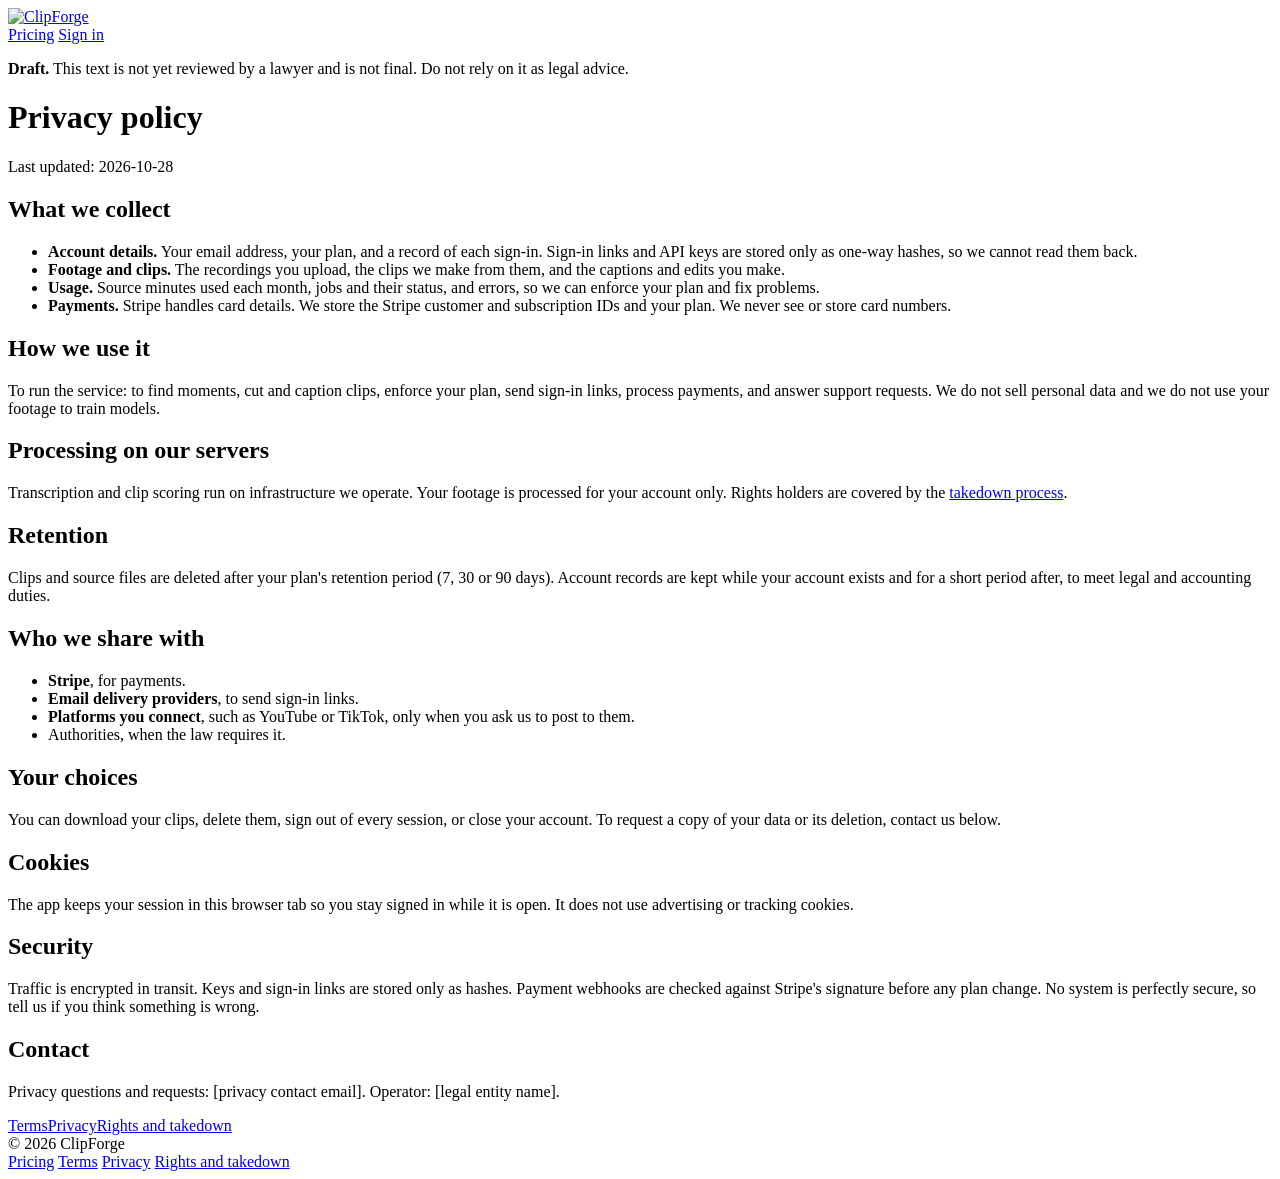
==== webapp/static/site/legal/privacy.html @ cca31ad9 "Add accounts, legal pages, publishing gate, retention and square tracking Accounts - Email sign-in: " ====
<!doctype html>
<html lang="en">
<head>
  <meta charset="utf-8">
  <meta name="viewport" content="width=device-width, initial-scale=1">
  <meta name="color-scheme" content="dark light">
  <title>Privacy policy · ClipForge</title>
  <link rel="icon" href="/static/favicon.svg" type="image/svg+xml">
  <link rel="stylesheet" href="https://fonts.googleapis.com/css2?family=Big+Shoulders+Display:wght@700;800&family=IBM+Plex+Sans:wght@400;500;600&display=swap">
  <link rel="stylesheet" href="/static/site/site.css">
  <script src="/static/site/site.js" defer></script>
</head>
<body>

<header class="nav">
  <div class="wrap nav-inner">
    <a class="brand" href="/" aria-label="ClipForge home"><img class="lockup lockup-dark" src="/static/brand/clipforge-horizontal-dark.svg" alt="ClipForge" height="24"><img class="lockup lockup-light" src="/static/brand/clipforge-horizontal-light.svg" alt="" height="24"></a>
    <nav class="nav-links" aria-label="Main">
      <a href="/pricing">Pricing</a>
      <a href="/app">Sign in</a>
    </nav>
  </div>
</header>

<main class="wrap legal">
  <p class="draft-note" role="note"><strong>Draft.</strong> This text is not yet reviewed by a lawyer and is not final. Do not rely on it as legal advice.</p>
  <h1>Privacy policy</h1>
  <p class="dust small">Last updated: 2026-10-28</p>

  <h2>What we collect</h2>
  <ul>
    <li><strong>Account details.</strong> Your email address, your plan, and a record of each sign-in. Sign-in links and API keys are stored only as one-way hashes, so we cannot read them back.</li>
    <li><strong>Footage and clips.</strong> The recordings you upload, the clips we make from them, and the captions and edits you make.</li>
    <li><strong>Usage.</strong> Source minutes used each month, jobs and their status, and errors, so we can enforce your plan and fix problems.</li>
    <li><strong>Payments.</strong> Stripe handles card details. We store the Stripe customer and subscription IDs and your plan. We never see or store card numbers.</li>
  </ul>

  <h2>How we use it</h2>
  <p>To run the service: to find moments, cut and caption clips, enforce your plan, send sign-in links, process payments, and answer support requests. We do not sell personal data and we do not use your footage to train models.</p>

  <h2>Processing on our servers</h2>
  <p>Transcription and clip scoring run on infrastructure we operate. Your footage is processed for your account only. Rights holders are covered by the <a href="/takedown">takedown process</a>.</p>

  <h2>Retention</h2>
  <p>Clips and source files are deleted after your plan's retention period (7, 30 or 90 days). Account records are kept while your account exists and for a short period after, to meet legal and accounting duties.</p>

  <h2>Who we share with</h2>
  <ul>
    <li><strong>Stripe</strong>, for payments.</li>
    <li><strong>Email delivery providers</strong>, to send sign-in links.</li>
    <li><strong>Platforms you connect</strong>, such as YouTube or TikTok, only when you ask us to post to them.</li>
    <li>Authorities, when the law requires it.</li>
  </ul>

  <h2>Your choices</h2>
  <p>You can download your clips, delete them, sign out of every session, or close your account. To request a copy of your data or its deletion, contact us below.</p>

  <h2>Cookies</h2>
  <p>The app keeps your session in this browser tab so you stay signed in while it is open. It does not use advertising or tracking cookies.</p>

  <h2>Security</h2>
  <p>Traffic is encrypted in transit. Keys and sign-in links are stored only as hashes. Payment webhooks are checked against Stripe's signature before any plan change. No system is perfectly secure, so tell us if you think something is wrong.</p>

  <h2>Contact</h2>
  <p>Privacy questions and requests: <span class="placeholder">[privacy contact email]</span>. Operator: <span class="placeholder">[legal entity name]</span>.</p>

  <nav class="legal-nav" aria-label="Legal pages">
    <a href="/terms">Terms</a><a href="/privacy">Privacy</a><a href="/takedown">Rights and takedown</a>
  </nav>
</main>

<footer class="footer">
  <div class="wrap footer-inner">
    <span>© <span data-year>2026</span> ClipForge</span>
    <nav aria-label="Footer">
      <a href="/pricing">Pricing</a>
      <a href="/terms">Terms</a>
      <a href="/privacy">Privacy</a>
      <a href="/takedown">Rights and takedown</a>
    </nav>
  </div>
</footer>

</body>
</html>
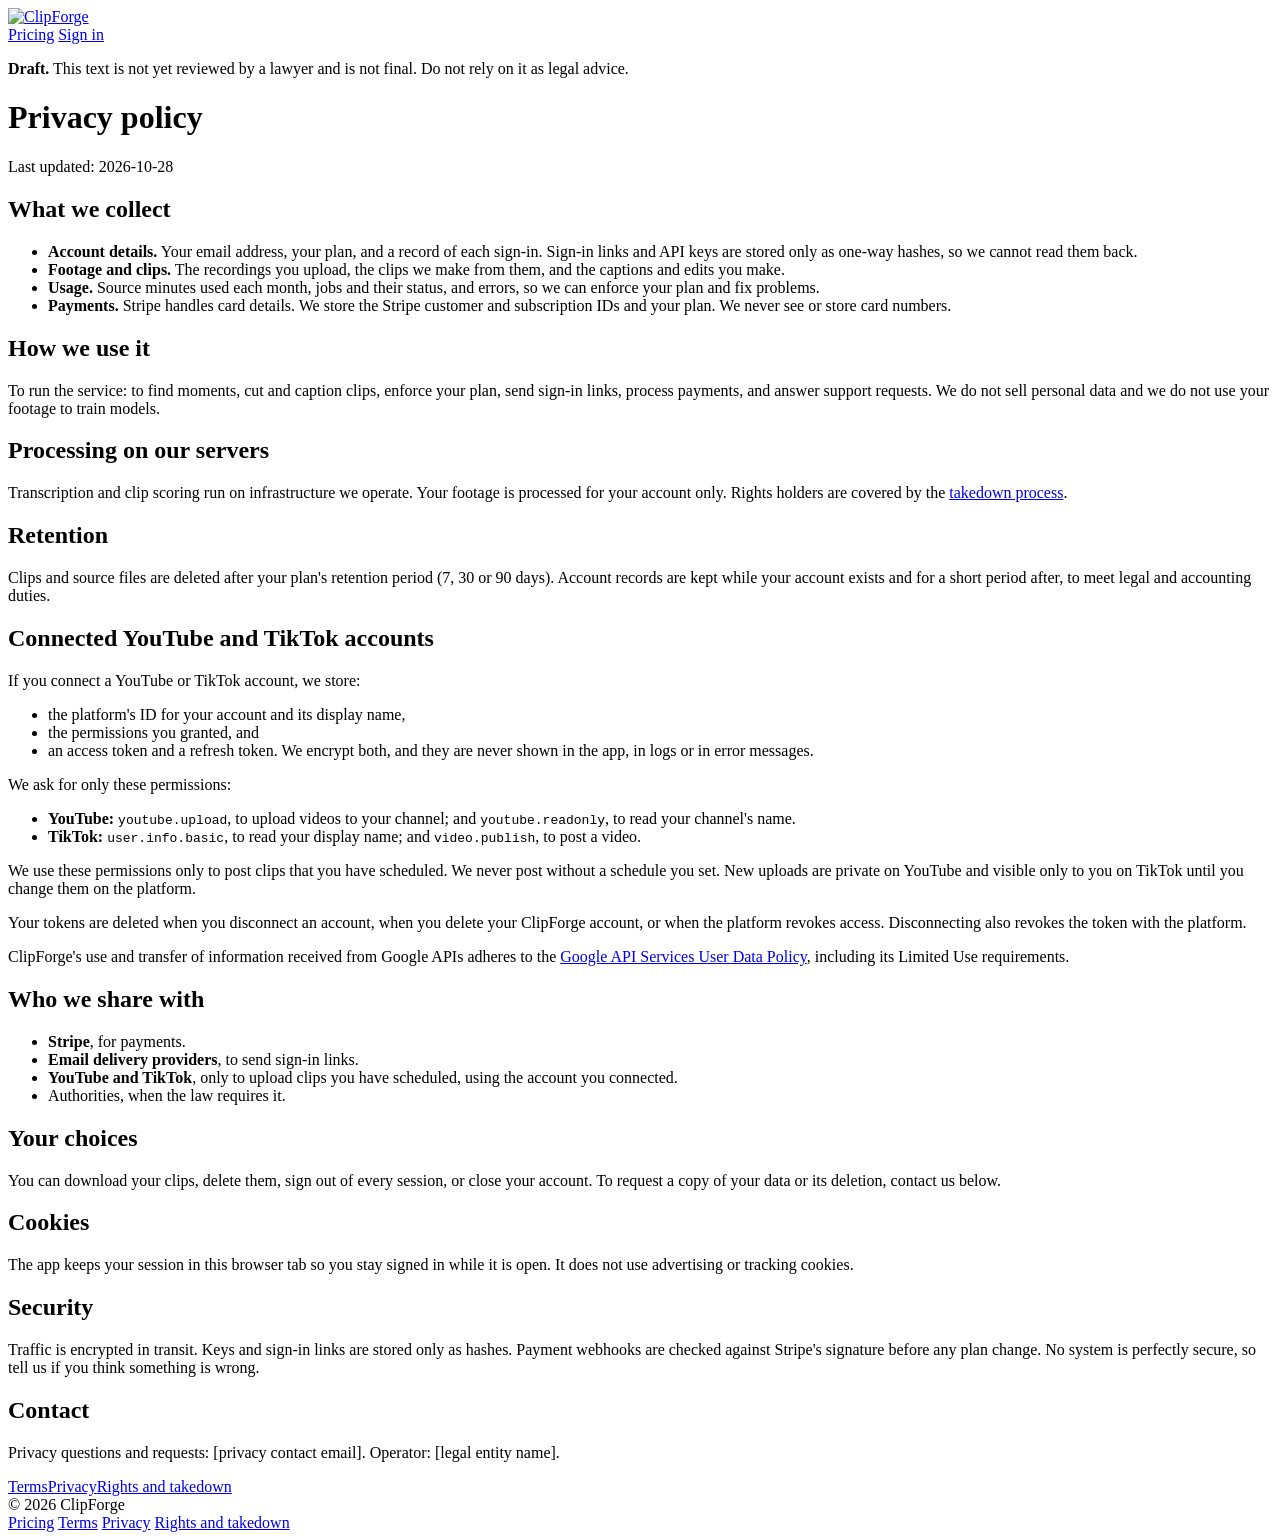
==== commit e08b88cf: "Connect YouTube and TikTok accounts; upload scheduled clips Connecting - Separate OAuth apps per pla" ====
--- a/webapp/static/site/legal/privacy.html
+++ b/webapp/static/site/legal/privacy.html
@@ -44,11 +44,27 @@
   <h2>Retention</h2>
   <p>Clips and source files are deleted after your plan's retention period (7, 30 or 90 days). Account records are kept while your account exists and for a short period after, to meet legal and accounting duties.</p>
 
+  <h2>Connected YouTube and TikTok accounts</h2>
+  <p>If you connect a YouTube or TikTok account, we store:</p>
+  <ul>
+    <li>the platform's ID for your account and its display name,</li>
+    <li>the permissions you granted, and</li>
+    <li>an access token and a refresh token. We encrypt both, and they are never shown in the app, in logs or in error messages.</li>
+  </ul>
+  <p>We ask for only these permissions:</p>
+  <ul>
+    <li><strong>YouTube:</strong> <code>youtube.upload</code>, to upload videos to your channel; and <code>youtube.readonly</code>, to read your channel's name.</li>
+    <li><strong>TikTok:</strong> <code>user.info.basic</code>, to read your display name; and <code>video.publish</code>, to post a video.</li>
+  </ul>
+  <p>We use these permissions only to post clips that you have scheduled. We never post without a schedule you set. New uploads are private on YouTube and visible only to you on TikTok until you change them on the platform.</p>
+  <p>Your tokens are deleted when you disconnect an account, when you delete your ClipForge account, or when the platform revokes access. Disconnecting also revokes the token with the platform.</p>
+  <p>ClipForge's use and transfer of information received from Google APIs adheres to the <a href="https://developers.google.com/terms/api-services-user-data-policy">Google API Services User Data Policy</a>, including its Limited Use requirements.</p>
+
   <h2>Who we share with</h2>
   <ul>
     <li><strong>Stripe</strong>, for payments.</li>
     <li><strong>Email delivery providers</strong>, to send sign-in links.</li>
-    <li><strong>Platforms you connect</strong>, such as YouTube or TikTok, only when you ask us to post to them.</li>
+    <li><strong>YouTube and TikTok</strong>, only to upload clips you have scheduled, using the account you connected.</li>
     <li>Authorities, when the law requires it.</li>
   </ul>
 
